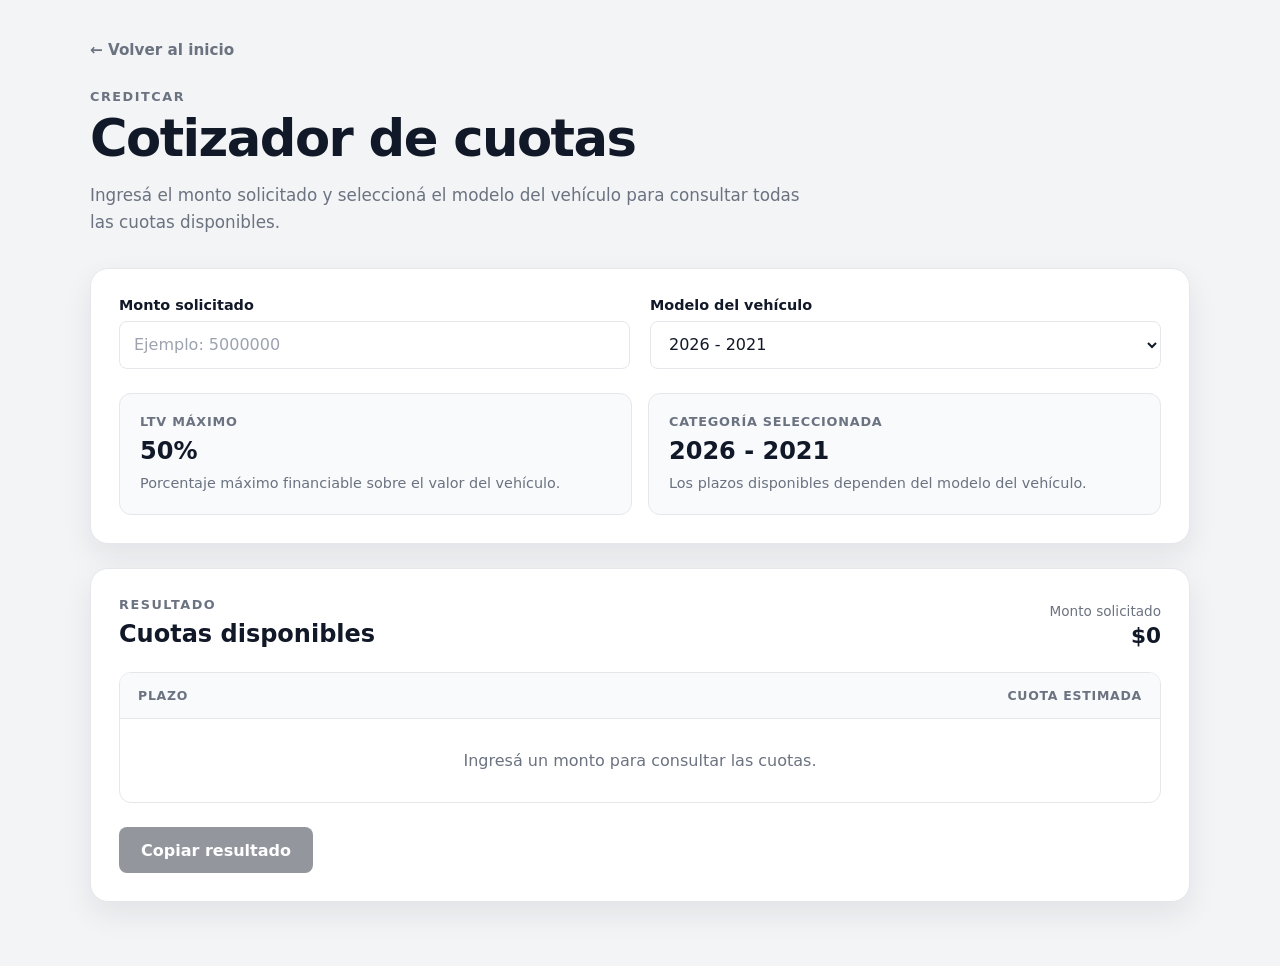
==== creditcar/index.html @ dc4ca973 "Add files via upload" ====
<!DOCTYPE html>
<html lang="es">
<head>
  <meta charset="UTF-8">

  <meta
    name="viewport"
    content="width=device-width, initial-scale=1.0"
  >

  <title>Cotizador Creditcar | Infinito Créditos</title>

  <link rel="stylesheet" href="./style.css">
  <link rel="stylesheet" href="../shared/theme.css">
</head>

<body>
  <main class="container">

    <a href="../index.html" class="back-link">
      ← Volver al inicio
    </a>

    <header class="page-header">
      <p class="page-header__label">Creditcar</p>

      <h1>Cotizador de cuotas</h1>

      <p class="page-header__description">
        Ingresá el monto solicitado y seleccioná el modelo del vehículo
        para consultar todas las cuotas disponibles.
      </p>
    </header>

    <section class="simulator-card">

      <form id="creditcarForm" class="simulator-form">

        <div class="form-group">
          <label for="montoSolicitado">
            Monto solicitado
          </label>

          <input
            type="number"
            id="montoSolicitado"
            name="montoSolicitado"
            min="1"
            step="1000"
            placeholder="Ejemplo: 5000000"
            autocomplete="off"
            required
          >
        </div>

        <div class="form-group">
          <label for="categoriaVehiculo">
            Modelo del vehículo
          </label>

          <select
            id="categoriaVehiculo"
            name="categoriaVehiculo"
            required
          >
            <option value="2026-2021">
              2026 - 2021
            </option>

            <option value="2020-2017">
              2020 - 2017
            </option>

            <option value="2016-2014">
              2016 - 2014
            </option>

            <option value="2013-2011">
              2013 - 2011
            </option>
          </select>
        </div>

      </form>

      <div class="plan-information">

        <article class="information-card">
          <span class="information-card__label">
            LTV máximo
          </span>

          <strong id="ltvMaximo">
            50%
          </strong>

          <p>
            Porcentaje máximo financiable sobre el valor del vehículo.
          </p>
        </article>

        <article class="information-card">
          <span class="information-card__label">
            Categoría seleccionada
          </span>

          <strong id="categoriaMostrada">
            2026 - 2021
          </strong>

          <p>
            Los plazos disponibles dependen del modelo del vehículo.
          </p>
        </article>

      </div>

    </section>

    <section class="results-card">

      <div class="results-header">

        <div>
          <p class="results-header__label">
            Resultado
          </p>

          <h2>Cuotas disponibles</h2>
        </div>

        <div class="requested-amount">
          <span>Monto solicitado</span>

          <strong id="montoMostrado">
            $0
          </strong>
        </div>

      </div>

      <div id="mensajeError" class="error-message" hidden>
      </div>

      <div class="table-wrapper">

        <table class="results-table">

          <thead>
            <tr>
              <th>Plazo</th>
              <th>Cuota estimada</th>
            </tr>
          </thead>

          <tbody id="tablaCuotas">

            <tr>
              <td colspan="2" class="empty-state">
                Ingresá un monto para consultar las cuotas.
              </td>
            </tr>

          </tbody>

        </table>

      </div>

      <div class="results-actions">

        <button
          type="button"
          id="copiarResultado"
          class="copy-button"
          disabled
        >
          Copiar resultado
        </button>

        <span
          id="mensajeCopiado"
          class="copy-message"
          aria-live="polite"
        >
        </span>

      </div>

    </section>

  </main>

  <script type="module" src="./app.js"></script>
</body>
</html>
---- creditcar/style.css ----
:root {
  --background: #f3f4f6;
  --surface: #ffffff;
  --surface-secondary: #f8fafc;

  --text-primary: #111827;
  --text-secondary: #6b7280;

  --border: #d1d5db;
  --border-light: #e5e7eb;

  --primary: #111827;
  --primary-hover: #374151;

  --success: #166534;
  --error: #b91c1c;

  --shadow: 0 12px 30px rgba(15, 23, 42, 0.08);

  --radius-small: 8px;
  --radius-medium: 12px;
  --radius-large: 18px;
}

* {
  box-sizing: border-box;
}

body {
  margin: 0;
  min-height: 100vh;
  background: var(--background);
  color: var(--text-primary);
  font-family:
    Inter,
    system-ui,
    -apple-system,
    BlinkMacSystemFont,
    "Segoe UI",
    sans-serif;
}

button,
input,
select {
  font: inherit;
}

button {
  cursor: pointer;
}

.container {
  width: min(1100px, calc(100% - 32px));
  margin: 0 auto;
  padding: 40px 0 64px;
}

.back-link {
  display: inline-flex;
  align-items: center;
  margin-bottom: 32px;
  color: var(--text-secondary);
  font-size: 0.95rem;
  font-weight: 600;
  text-decoration: none;
  transition:
    color 0.2s ease,
    transform 0.2s ease;
}

.back-link:hover {
  color: var(--text-primary);
  transform: translateX(-3px);
}

.page-header {
  max-width: 720px;
  margin-bottom: 32px;
}

.page-header__label,
.results-header__label {
  margin: 0 0 8px;
  color: var(--text-secondary);
  font-size: 0.8rem;
  font-weight: 700;
  letter-spacing: 0.12em;
  text-transform: uppercase;
}

.page-header h1 {
  margin: 0;
  font-size: clamp(2rem, 5vw, 3.2rem);
  line-height: 1.05;
}

.page-header__description {
  margin: 16px 0 0;
  color: var(--text-secondary);
  font-size: 1.05rem;
  line-height: 1.6;
}

.simulator-card,
.results-card {
  background: var(--surface);
  border: 1px solid var(--border-light);
  border-radius: var(--radius-large);
  box-shadow: var(--shadow);
}

.simulator-card {
  padding: 28px;
}

.simulator-form {
  display: grid;
  grid-template-columns: repeat(2, minmax(0, 1fr));
  gap: 20px;
}

.form-group {
  display: flex;
  flex-direction: column;
  gap: 8px;
}

.form-group label {
  font-size: 0.9rem;
  font-weight: 700;
}

.form-group input,
.form-group select {
  width: 100%;
  min-height: 48px;
  padding: 0 14px;
  background: var(--surface);
  color: var(--text-primary);
  border: 1px solid var(--border);
  border-radius: var(--radius-small);
  outline: none;
  transition:
    border-color 0.2s ease,
    box-shadow 0.2s ease;
}

.form-group input::placeholder {
  color: #9ca3af;
}

.form-group input:focus,
.form-group select:focus {
  border-color: var(--primary);
  box-shadow: 0 0 0 3px rgba(17, 24, 39, 0.12);
}

.plan-information {
  display: grid;
  grid-template-columns: repeat(2, minmax(0, 1fr));
  gap: 16px;
  margin-top: 24px;
}

.information-card {
  padding: 20px;
  background: var(--surface-secondary);
  border: 1px solid var(--border-light);
  border-radius: var(--radius-medium);
}

.information-card__label {
  display: block;
  margin-bottom: 8px;
  color: var(--text-secondary);
  font-size: 0.8rem;
  font-weight: 700;
  letter-spacing: 0.06em;
  text-transform: uppercase;
}

.information-card strong {
  display: block;
  font-size: 1.5rem;
}

.information-card p {
  margin: 8px 0 0;
  color: var(--text-secondary);
  font-size: 0.9rem;
  line-height: 1.5;
}

.results-card {
  margin-top: 24px;
  padding: 28px;
}

.results-header {
  display: flex;
  align-items: flex-end;
  justify-content: space-between;
  gap: 24px;
  margin-bottom: 24px;
}

.results-header h2 {
  margin: 0;
  font-size: 1.5rem;
}

.requested-amount {
  display: flex;
  flex-direction: column;
  align-items: flex-end;
  gap: 4px;
}

.requested-amount span {
  color: var(--text-secondary);
  font-size: 0.85rem;
}

.requested-amount strong {
  font-size: 1.35rem;
}

.error-message {
  margin-bottom: 20px;
  padding: 12px 14px;
  background: #fef2f2;
  color: var(--error);
  border: 1px solid #fecaca;
  border-radius: var(--radius-small);
  font-size: 0.9rem;
}

.table-wrapper {
  overflow-x: auto;
  border: 1px solid var(--border-light);
  border-radius: var(--radius-medium);
}

.results-table {
  width: 100%;
  border-collapse: collapse;
}

.results-table th,
.results-table td {
  padding: 15px 18px;
  text-align: left;
  border-bottom: 1px solid var(--border-light);
}

.results-table th {
  background: var(--surface-secondary);
  color: var(--text-secondary);
  font-size: 0.78rem;
  letter-spacing: 0.06em;
  text-transform: uppercase;
}

.results-table tbody tr:last-child td {
  border-bottom: none;
}

.results-table tbody tr:hover {
  background: #fafafa;
}

.results-table th:last-child,
.results-table td:last-child {
  text-align: right;
}

.results-table .amount {
  font-weight: 700;
  white-space: nowrap;
}

.empty-state {
  padding: 32px !important;
  color: var(--text-secondary);
  text-align: center !important;
}

.results-actions {
  display: flex;
  align-items: center;
  gap: 16px;
  margin-top: 24px;
}

.copy-button {
  min-height: 46px;
  padding: 0 22px;
  background: var(--primary);
  color: #ffffff;
  border: none;
  border-radius: var(--radius-small);
  font-weight: 700;
  transition:
    background-color 0.2s ease,
    transform 0.2s ease,
    opacity 0.2s ease;
}

.copy-button:hover:not(:disabled) {
  background: var(--primary-hover);
  transform: translateY(-1px);
}

.copy-button:active:not(:disabled) {
  transform: translateY(0);
}

.copy-button:disabled {
  cursor: not-allowed;
  opacity: 0.45;
}

.copy-message {
  min-height: 20px;
  color: var(--success);
  font-size: 0.9rem;
  font-weight: 600;
}

@media (max-width: 720px) {
  .container {
    width: min(100% - 24px, 1100px);
    padding-top: 24px;
  }

  .simulator-card,
  .results-card {
    padding: 20px;
  }

  .simulator-form,
  .plan-information {
    grid-template-columns: 1fr;
  }

  .results-header {
    align-items: flex-start;
    flex-direction: column;
  }

  .requested-amount {
    align-items: flex-start;
  }

  .results-table th,
  .results-table td {
    padding: 14px;
  }

  .results-actions {
    align-items: flex-start;
    flex-direction: column;
  }

  .copy-button {
    width: 100%;
  }
}
---- shared/theme.css ----
:root { --bg:#f3f4f6; --surface:#fff; --text:#111827; --muted:#6b7280; --border:#e5e7eb; --primary:#111827; --shadow:0 12px 30px rgba(15,23,42,.08); }
* { box-sizing: border-box; }
body { background: var(--bg); color: var(--text); font-family: Inter, system-ui, -apple-system, "Segoe UI", sans-serif; }
.wrap, .container { width: min(1100px, calc(100% - 32px)); max-width: 1100px; margin: 0 auto; padding: 40px 0 64px; }
.back-link { display:inline-flex; align-items:center; margin:0 0 30px; color:var(--muted); font-size:.95rem; font-weight:700; text-decoration:none; transition:color .2s, transform .2s; }
.back-link:hover { color:var(--text); transform:translateX(-3px); }
h1 { font-size:clamp(2rem,5vw,3.2rem); line-height:1.05; letter-spacing:-.03em; }
.card, .simulator-card, .results-card { border:1px solid var(--border); border-radius:18px; box-shadow:var(--shadow); }
input, select { min-height:48px; }
button { min-height:44px; font-weight:700; }
button.ghost { background:#fff; }
.metric-card, .kpi, .information-card { background:#f8fafc; border-color:var(--border); }
footer { margin-top:24px; }
@media (max-width:768px) { .wrap, .container { width:min(100% - 24px,1100px); padding-top:24px; } }
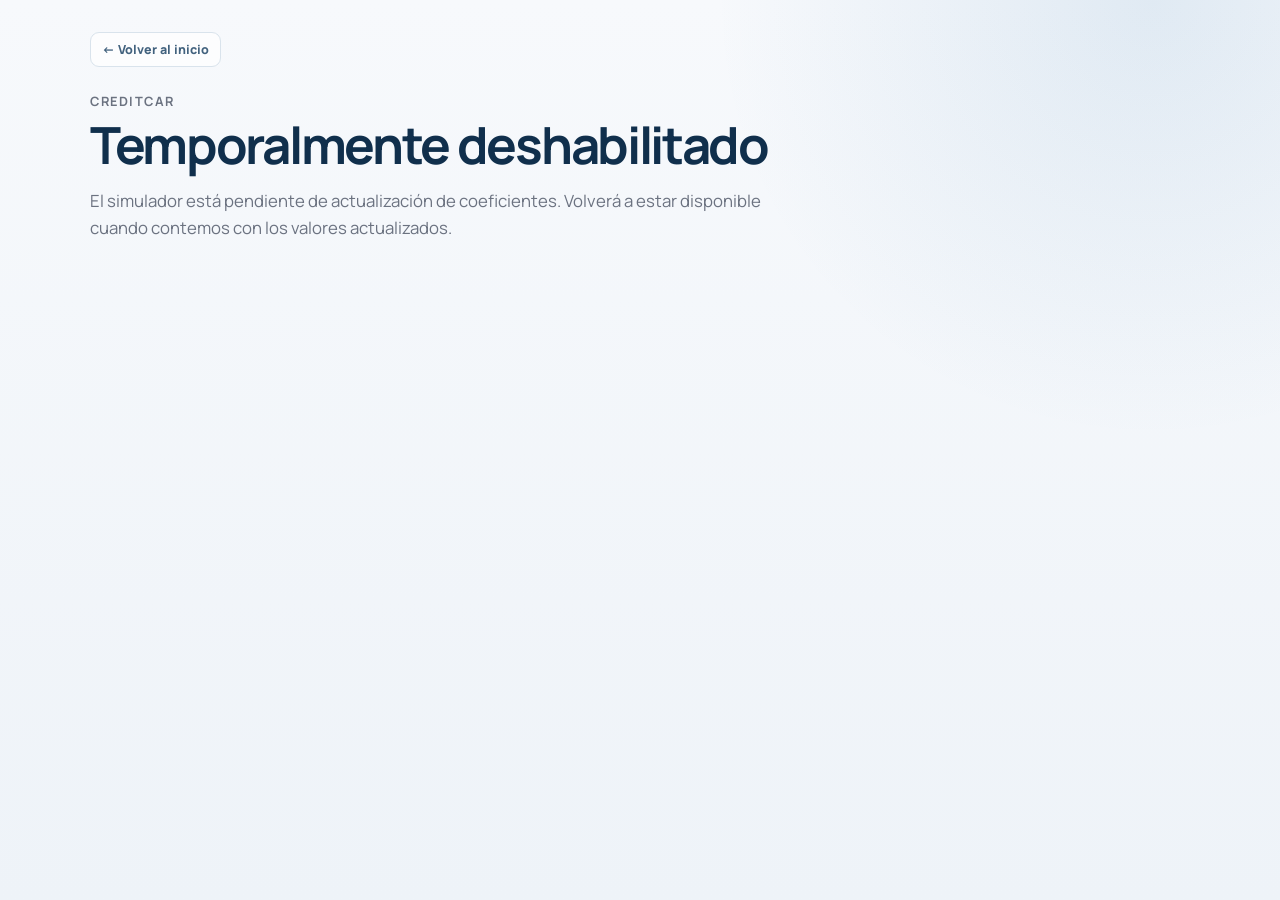
==== commit feb33ce3: "Deshabilitar cotizador Creditcar hasta actualizar coeficientes" ====
--- a/creditcar/index.html
+++ b/creditcar/index.html
@@ -2,195 +2,22 @@
 <html lang="es">
 <head>
   <meta charset="UTF-8">
-
-  <meta
-    name="viewport"
-    content="width=device-width, initial-scale=1.0"
-  >
-
-  <title>Cotizador Creditcar | Infinito Créditos</title>
-
+  <meta name="viewport" content="width=device-width, initial-scale=1.0">
+  <title>Creditcar deshabilitado | Infinito Créditos</title>
   <link rel="stylesheet" href="./style.css">
   <link rel="stylesheet" href="../shared/theme.css">
 </head>
-
 <body>
   <main class="container">
-
-    <a href="../index.html" class="back-link">
-      ← Volver al inicio
-    </a>
-
+    <a href="../index.html" class="back-link">← Volver al inicio</a>
     <header class="page-header">
       <p class="page-header__label">Creditcar</p>
-
-      <h1>Cotizador de cuotas</h1>
-
+      <h1>Temporalmente deshabilitado</h1>
       <p class="page-header__description">
-        Ingresá el monto solicitado y seleccioná el modelo del vehículo
-        para consultar todas las cuotas disponibles.
+        El simulador está pendiente de actualización de coeficientes.
+        Volverá a estar disponible cuando contemos con los valores actualizados.
       </p>
     </header>
-
-    <section class="simulator-card">
-
-      <form id="creditcarForm" class="simulator-form">
-
-        <div class="form-group">
-          <label for="montoSolicitado">
-            Monto solicitado
-          </label>
-
-          <input
-            type="number"
-            id="montoSolicitado"
-            name="montoSolicitado"
-            min="1"
-            step="1000"
-            placeholder="Ejemplo: 5000000"
-            autocomplete="off"
-            required
-          >
-        </div>
-
-        <div class="form-group">
-          <label for="categoriaVehiculo">
-            Modelo del vehículo
-          </label>
-
-          <select
-            id="categoriaVehiculo"
-            name="categoriaVehiculo"
-            required
-          >
-            <option value="2026-2021">
-              2026 - 2021
-            </option>
-
-            <option value="2020-2017">
-              2020 - 2017
-            </option>
-
-            <option value="2016-2014">
-              2016 - 2014
-            </option>
-
-            <option value="2013-2011">
-              2013 - 2011
-            </option>
-          </select>
-        </div>
-
-      </form>
-
-      <div class="plan-information">
-
-        <article class="information-card">
-          <span class="information-card__label">
-            LTV máximo
-          </span>
-
-          <strong id="ltvMaximo">
-            50%
-          </strong>
-
-          <p>
-            Porcentaje máximo financiable sobre el valor del vehículo.
-          </p>
-        </article>
-
-        <article class="information-card">
-          <span class="information-card__label">
-            Categoría seleccionada
-          </span>
-
-          <strong id="categoriaMostrada">
-            2026 - 2021
-          </strong>
-
-          <p>
-            Los plazos disponibles dependen del modelo del vehículo.
-          </p>
-        </article>
-
-      </div>
-
-    </section>
-
-    <section class="results-card">
-
-      <div class="results-header">
-
-        <div>
-          <p class="results-header__label">
-            Resultado
-          </p>
-
-          <h2>Cuotas disponibles</h2>
-        </div>
-
-        <div class="requested-amount">
-          <span>Monto solicitado</span>
-
-          <strong id="montoMostrado">
-            $0
-          </strong>
-        </div>
-
-      </div>
-
-      <div id="mensajeError" class="error-message" hidden>
-      </div>
-
-      <div class="table-wrapper">
-
-        <table class="results-table">
-
-          <thead>
-            <tr>
-              <th>Plazo</th>
-              <th>Cuota estimada</th>
-            </tr>
-          </thead>
-
-          <tbody id="tablaCuotas">
-
-            <tr>
-              <td colspan="2" class="empty-state">
-                Ingresá un monto para consultar las cuotas.
-              </td>
-            </tr>
-
-          </tbody>
-
-        </table>
-
-      </div>
-
-      <div class="results-actions">
-
-        <button
-          type="button"
-          id="copiarResultado"
-          class="copy-button"
-          disabled
-        >
-          Copiar resultado
-        </button>
-
-        <span
-          id="mensajeCopiado"
-          class="copy-message"
-          aria-live="polite"
-        >
-        </span>
-
-      </div>
-
-    </section>
-
   </main>
-
-  <script type="module" src="./app.js"></script>
 </body>
 </html>
--- a/shared/theme.css
+++ b/shared/theme.css
@@ -1,14 +1,2 @@
-:root { --bg:#f3f4f6; --surface:#fff; --text:#111827; --muted:#6b7280; --border:#e5e7eb; --primary:#111827; --shadow:0 12px 30px rgba(15,23,42,.08); }
-* { box-sizing: border-box; }
-body { background: var(--bg); color: var(--text); font-family: Inter, system-ui, -apple-system, "Segoe UI", sans-serif; }
-.wrap, .container { width: min(1100px, calc(100% - 32px)); max-width: 1100px; margin: 0 auto; padding: 40px 0 64px; }
-.back-link { display:inline-flex; align-items:center; margin:0 0 30px; color:var(--muted); font-size:.95rem; font-weight:700; text-decoration:none; transition:color .2s, transform .2s; }
-.back-link:hover { color:var(--text); transform:translateX(-3px); }
-h1 { font-size:clamp(2rem,5vw,3.2rem); line-height:1.05; letter-spacing:-.03em; }
-.card, .simulator-card, .results-card { border:1px solid var(--border); border-radius:18px; box-shadow:var(--shadow); }
-input, select { min-height:48px; }
-button { min-height:44px; font-weight:700; }
-button.ghost { background:#fff; }
-.metric-card, .kpi, .information-card { background:#f8fafc; border-color:var(--border); }
-footer { margin-top:24px; }
-@media (max-width:768px) { .wrap, .container { width:min(100% - 24px,1100px); padding-top:24px; } }
+@import url("https://fonts.googleapis.com/css2?family=Manrope:wght@400;500;600;700;800&display=swap");
+:root{--bg:#eef3f8;--surface:#fff;--surface-soft:#f5f8fb;--text:#122033;--heading:#102f4c;--muted:#65778b;--border:#d9e3ec;--primary:#1766a6;--primary-dark:#0f4d7d;--primary-soft:#e7f2fa;--shadow:0 12px 34px rgba(22,57,88,.08);font-family:"Manrope",system-ui,-apple-system,"Segoe UI",sans-serif;font-synthesis:none}*{box-sizing:border-box}body{margin:0;background:radial-gradient(circle at 90% 0%,rgba(23,102,166,.1),transparent 30%),linear-gradient(180deg,#f7f9fc 0%,var(--bg) 100%);color:var(--text);font-family:"Manrope",system-ui,-apple-system,"Segoe UI",sans-serif}.wrap,.container{width:min(1100px,calc(100% - 40px));max-width:1100px;margin:0 auto;padding:32px 0 64px}.back-link{display:inline-flex;align-items:center;margin:0 0 25px;padding:8px 11px;color:#42627e;background:rgba(255,255,255,.72);border:1px solid var(--border);border-radius:9px;font-size:.78rem;font-weight:800;text-decoration:none;transition:.2s}.back-link:hover{color:var(--primary);background:#fff;border-color:#9fc5e1;transform:translateX(-3px)}h1{margin-top:0;color:var(--heading);font-size:clamp(2rem,5vw,3.2rem);line-height:1.05;letter-spacing:-.045em}h2,h3{color:var(--heading);letter-spacing:-.02em}.muted{color:var(--muted)!important}.card,.simulator-card,.results-card{background:rgba(255,255,255,.92)!important;border:1px solid var(--border)!important;border-radius:17px!important;box-shadow:var(--shadow)!important}.card{padding:20px!important}label,.form-group label{color:#314a62;font-weight:700}input,select{min-height:48px;color:var(--text);background:#fbfdff!important;border:1px solid #cbd9e5!important;border-radius:10px!important;outline:none;transition:.2s}input:hover,select:hover{border-color:#9db9cf!important}input:focus,select:focus{background:#fff!important;border-color:var(--primary)!important;box-shadow:0 0 0 3px rgba(23,102,166,.14)}button,.copy-button,.bcra-btn{min-height:44px;padding-inline:16px;color:#fff;background:var(--primary)!important;border:1px solid var(--primary)!important;border-radius:10px!important;font-family:inherit;font-weight:800;box-shadow:0 6px 15px rgba(23,102,166,.16);transition:.2s}button:hover,.copy-button:hover,.bcra-btn:hover{background:var(--primary-dark)!important;transform:translateY(-1px);box-shadow:0 8px 19px rgba(15,77,125,.22)}button.ghost,.bcra-btn.ghost{color:var(--primary)!important;background:#fff!important;border-color:#a9c9df!important;box-shadow:none}.metric-card,.kpi,.information-card{background:var(--surface-soft)!important;border-color:var(--border)!important;border-radius:12px!important}.metric-label,.kpi-label,.information-card__label{color:var(--muted)!important;font-weight:700}.metric-value,.kpi-value{color:var(--heading)}table{background:#fff}th,.tabla-cuotas th,.results-table th,.bcra-table th{color:#31516e;background:#eaf2f8!important;border-color:var(--border)!important}td,.tabla-cuotas td,.results-table td,.bcra-table td{border-color:#e4ebf1!important}footer{margin-top:24px}@media(max-width:768px){.wrap,.container{width:min(100% - 24px,1100px);padding-top:18px}.card{padding:16px!important}}@media(prefers-reduced-motion:reduce){*{transition:none!important}}
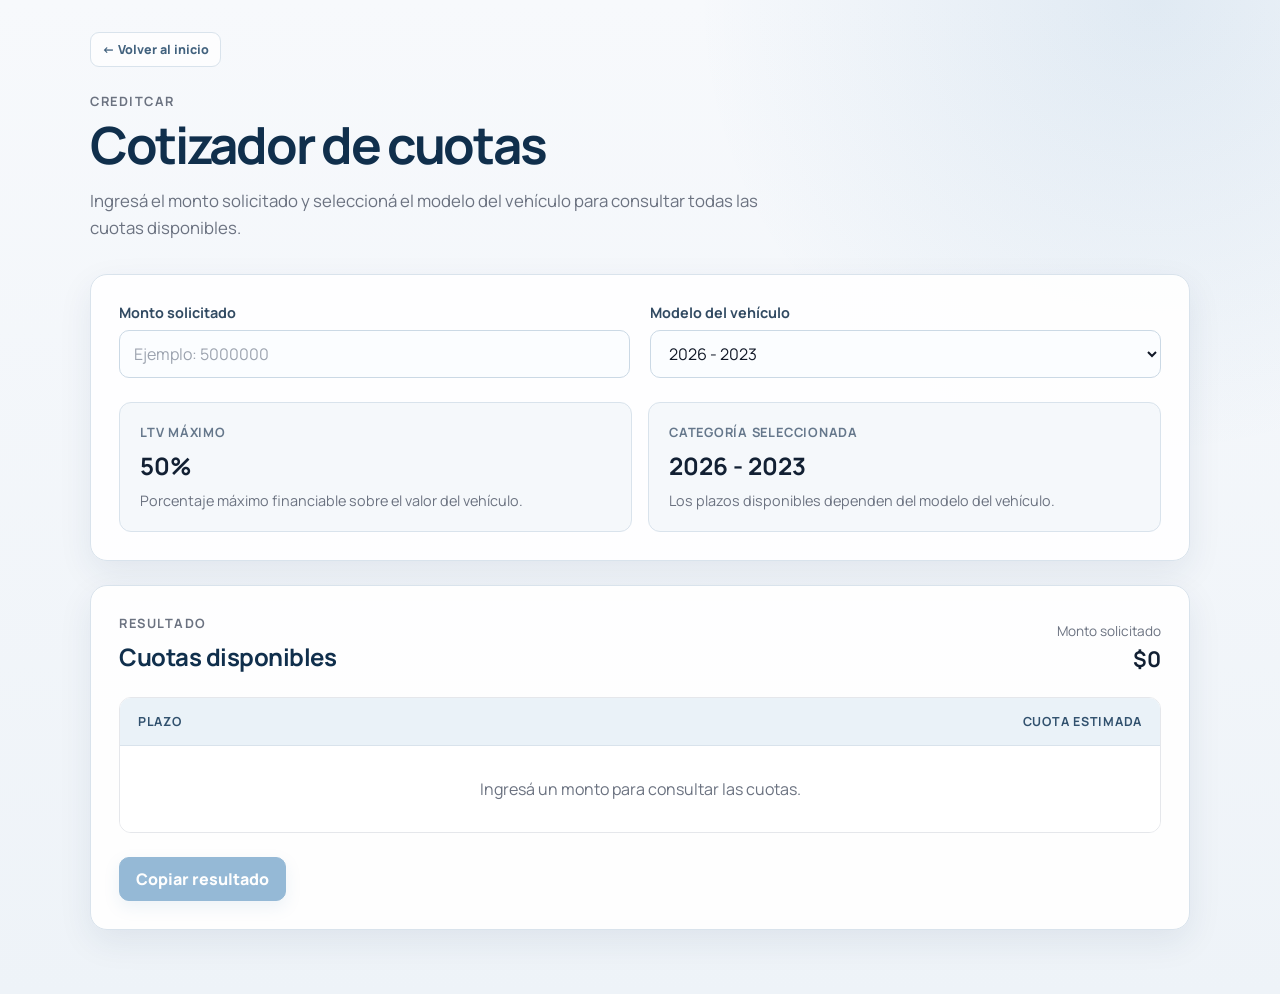
==== commit 36dd02b2: "Rehabilitar Creditcar con categorías AMS octubre 2026" ====
--- a/creditcar/index.html
+++ b/creditcar/index.html
@@ -2,22 +2,195 @@
 <html lang="es">
 <head>
   <meta charset="UTF-8">
-  <meta name="viewport" content="width=device-width, initial-scale=1.0">
-  <title>Creditcar deshabilitado | Infinito Créditos</title>
+
+  <meta
+    name="viewport"
+    content="width=device-width, initial-scale=1.0"
+  >
+
+  <title>Cotizador Creditcar | Infinito Créditos</title>
+
   <link rel="stylesheet" href="./style.css">
   <link rel="stylesheet" href="../shared/theme.css">
 </head>
+
 <body>
   <main class="container">
-    <a href="../index.html" class="back-link">← Volver al inicio</a>
+
+    <a href="../index.html" class="back-link">
+      ← Volver al inicio
+    </a>
+
     <header class="page-header">
       <p class="page-header__label">Creditcar</p>
-      <h1>Temporalmente deshabilitado</h1>
+
+      <h1>Cotizador de cuotas</h1>
+
       <p class="page-header__description">
-        El simulador está pendiente de actualización de coeficientes.
-        Volverá a estar disponible cuando contemos con los valores actualizados.
+        Ingresá el monto solicitado y seleccioná el modelo del vehículo
+        para consultar todas las cuotas disponibles.
       </p>
     </header>
+
+    <section class="simulator-card">
+
+      <form id="creditcarForm" class="simulator-form">
+
+        <div class="form-group">
+          <label for="montoSolicitado">
+            Monto solicitado
+          </label>
+
+          <input
+            type="number"
+            id="montoSolicitado"
+            name="montoSolicitado"
+            min="1"
+            step="1000"
+            placeholder="Ejemplo: 5000000"
+            autocomplete="off"
+            required
+          >
+        </div>
+
+        <div class="form-group">
+          <label for="categoriaVehiculo">
+            Modelo del vehículo
+          </label>
+
+          <select
+            id="categoriaVehiculo"
+            name="categoriaVehiculo"
+            required
+          >
+            <option value="2026-2023">
+              2026 - 2023
+            </option>
+
+            <option value="2022-2017">
+              2022 - 2017
+            </option>
+
+            <option value="2016-2014">
+              2016 - 2014
+            </option>
+
+            <option value="2013-2011">
+              2013 - 2011
+            </option>
+          </select>
+        </div>
+
+      </form>
+
+      <div class="plan-information">
+
+        <article class="information-card">
+          <span class="information-card__label">
+            LTV máximo
+          </span>
+
+          <strong id="ltvMaximo">
+            50%
+          </strong>
+
+          <p>
+            Porcentaje máximo financiable sobre el valor del vehículo.
+          </p>
+        </article>
+
+        <article class="information-card">
+          <span class="information-card__label">
+            Categoría seleccionada
+          </span>
+
+          <strong id="categoriaMostrada">
+            2026 - 2023
+          </strong>
+
+          <p>
+            Los plazos disponibles dependen del modelo del vehículo.
+          </p>
+        </article>
+
+      </div>
+
+    </section>
+
+    <section class="results-card">
+
+      <div class="results-header">
+
+        <div>
+          <p class="results-header__label">
+            Resultado
+          </p>
+
+          <h2>Cuotas disponibles</h2>
+        </div>
+
+        <div class="requested-amount">
+          <span>Monto solicitado</span>
+
+          <strong id="montoMostrado">
+            $0
+          </strong>
+        </div>
+
+      </div>
+
+      <div id="mensajeError" class="error-message" hidden>
+      </div>
+
+      <div class="table-wrapper">
+
+        <table class="results-table">
+
+          <thead>
+            <tr>
+              <th>Plazo</th>
+              <th>Cuota estimada</th>
+            </tr>
+          </thead>
+
+          <tbody id="tablaCuotas">
+
+            <tr>
+              <td colspan="2" class="empty-state">
+                Ingresá un monto para consultar las cuotas.
+              </td>
+            </tr>
+
+          </tbody>
+
+        </table>
+
+      </div>
+
+      <div class="results-actions">
+
+        <button
+          type="button"
+          id="copiarResultado"
+          class="copy-button"
+          disabled
+        >
+          Copiar resultado
+        </button>
+
+        <span
+          id="mensajeCopiado"
+          class="copy-message"
+          aria-live="polite"
+        >
+        </span>
+
+      </div>
+
+    </section>
+
   </main>
+
+  <script type="module" src="./app.js?v=202610"></script>
 </body>
 </html>
